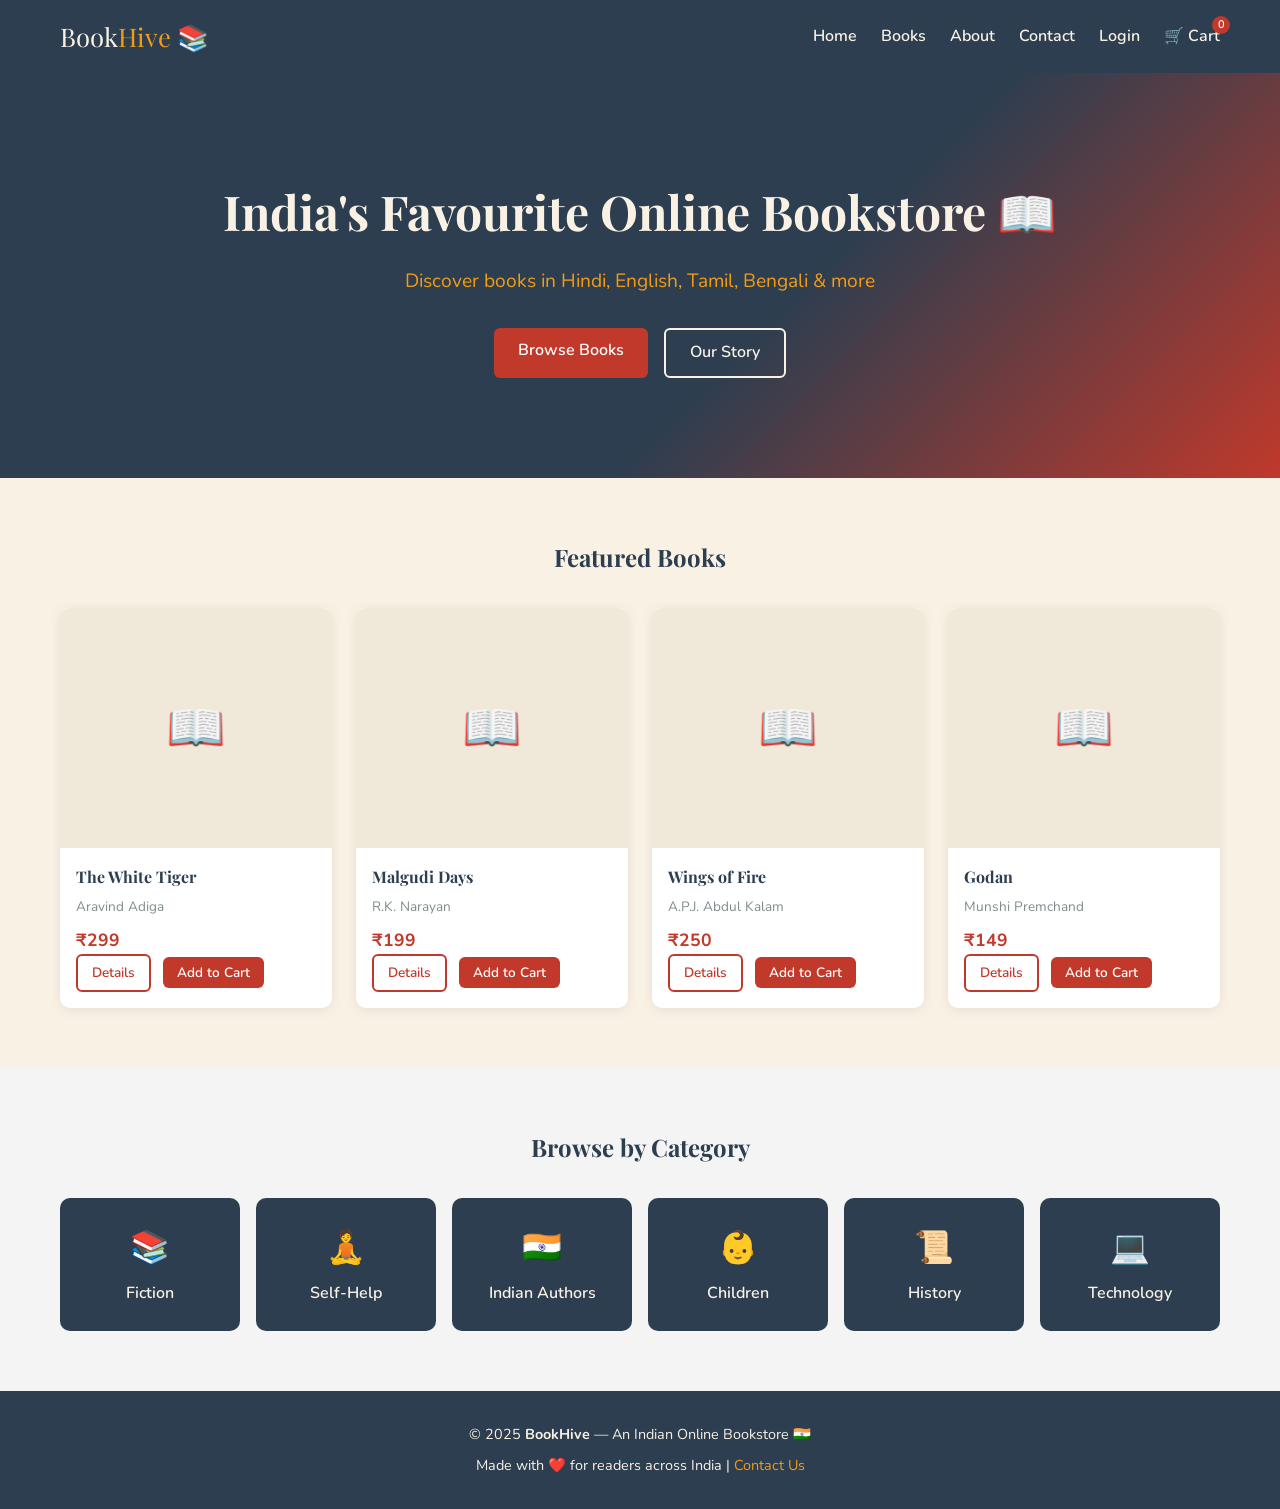
==== index.html @ a3d1093c "Initial project setup - empty file structure" ====
<!DOCTYPE html>
<html lang="en">
<head>
  <meta charset="UTF-8" />
  <meta name="viewport" content="width=device-width, initial-scale=1.0"/>
  <title>BookHive - An Indian Online Bookstore</title>
  <link rel="stylesheet" href="css/style.css" />
  <link rel="stylesheet" href="css/home.css" />
  <link rel="stylesheet" href="css/responsive.css" />
</head>
<body>

  <nav class="navbar">
    <div class="container">
      <a href="index.html" class="logo">Book<span>Hive</span> 📚</a>
      <ul class="nav-links">
        <li><a href="index.html">Home</a></li>
        <li><a href="books.html">Books</a></li>
        <li><a href="about.html">About</a></li>
        <li><a href="contact.html">Contact</a></li>
        <li><a href="login.html">Login</a></li>
        <li class="nav-cart"><a href="cart.html">🛒 Cart <span class="cart-count" id="cartCount">0</span></a></li>
      </ul>
    </div>
  </nav>

  <!-- Hero Section -->
  <section class="hero">
    <div class="container">
      <h1>India's Favourite Online Bookstore 📖</h1>
      <p>Discover books in Hindi, English, Tamil, Bengali & more</p>
      <div class="hero-buttons">
        <a href="books.html" class="btn btn-primary">Browse Books</a>
        <a href="about.html" class="btn btn-outline" style="color:#F8F1E4;border-color:#F8F1E4;">Our Story</a>
      </div>
    </div>
  </section>

  <!-- Featured Books -->
  <section id="featured">
    <div class="container">
      <h2 style="text-align:center; margin-bottom:32px;">Featured Books</h2>
      <div class="books-grid" id="featuredBooks">
        <!-- Populated by main.js -->
      </div>
    </div>
  </section>

  <!-- Categories -->
  <section style="background: var(--light-gray);">
    <div class="container">
      <h2 style="text-align:center; margin-bottom:32px;">Browse by Category</h2>
      <div class="categories-grid">
        <div class="category-card"><div class="icon">📚</div>Fiction</div>
        <div class="category-card"><div class="icon">🧘</div>Self-Help</div>
        <div class="category-card"><div class="icon">🇮🇳</div>Indian Authors</div>
        <div class="category-card"><div class="icon">👶</div>Children</div>
        <div class="category-card"><div class="icon">📜</div>History</div>
        <div class="category-card"><div class="icon">💻</div>Technology</div>
      </div>
    </div>
  </section>

  <footer>
    <div class="container">
      <p>© 2025 <strong>BookHive</strong> — An Indian Online Bookstore 🇮🇳</p>
      <p style="margin-top:8px">Made with ❤️ for readers across India | <a href="contact.html">Contact Us</a></p>
    </div>
  </footer>

  <script src="js/main.js"></script>
</body>
</html>
---- css/style.css ----
/* =============================================
   BOOKHIVE - Global Styles
   style.css - Variables, resets, shared styles
   ============================================= */

@import url('https://fonts.googleapis.com/css2?family=Playfair+Display:wght@700&family=Nunito:wght@400;600;700&display=swap');

/* --- Color Palette --- */
:root {
  --crimson:    #C0392B;
  --marigold:   #F39C12;
  --midnight:   #2C3E50;
  --parchment:  #F8F1E4;
  --emerald:    #27AE60;
  --white:      #FFFFFF;
  --light-gray: #F4F4F4;
  --text-dark:  #2C3E50;
  --text-muted: #7F8C8D;
}

/* --- Reset --- */
*, *::before, *::after { box-sizing: border-box; margin: 0; padding: 0; }
html { scroll-behavior: smooth; }
body {
  font-family: 'Nunito', sans-serif;
  background-color: var(--parchment);
  color: var(--text-dark);
  line-height: 1.6;
}
a { text-decoration: none; color: inherit; }
img { max-width: 100%; display: block; }
ul { list-style: none; }

/* --- Typography --- */
h1, h2, h3, h4 { font-family: 'Playfair Display', serif; }

/* --- Buttons --- */
.btn {
  display: inline-block;
  padding: 10px 24px;
  border-radius: 6px;
  font-family: 'Nunito', sans-serif;
  font-weight: 600;
  cursor: pointer;
  border: none;
  transition: opacity 0.2s;
}
.btn:hover { opacity: 0.88; }
.btn-primary { background: var(--crimson); color: var(--white); }
.btn-accent  { background: var(--marigold); color: var(--white); }
.btn-success { background: var(--emerald);  color: var(--white); }
.btn-outline { background: transparent; border: 2px solid var(--crimson); color: var(--crimson); }

/* --- Container --- */
.container { max-width: 1200px; margin: 0 auto; padding: 0 20px; }

/* --- Section spacing --- */
section { padding: 60px 0; }
---- css/home.css ----
/* =============================================
   BOOKHIVE - Home Page Styles (home.css)
   ============================================= */

/* --- Navbar --- */
.navbar {
  background: var(--midnight);
  padding: 16px 0;
  position: sticky;
  top: 0;
  z-index: 1000;
}
.navbar .container {
  display: flex;
  justify-content: space-between;
  align-items: center;
}
.navbar .logo {
  font-family: 'Playfair Display', serif;
  font-size: 1.6rem;
  color: var(--parchment);
}
.navbar .logo span { color: var(--marigold); }
.nav-links { display: flex; gap: 24px; }
.nav-links a { color: var(--parchment); font-weight: 600; transition: color 0.2s; }
.nav-links a:hover { color: var(--marigold); }
.nav-cart { position: relative; }
.cart-count {
  position: absolute; top: -8px; right: -10px;
  background: var(--crimson); color: white;
  font-size: 11px; border-radius: 50%; width: 18px; height: 18px;
  display: flex; align-items: center; justify-content: center;
}

/* --- Hero --- */
.hero {
  background: linear-gradient(135deg, var(--midnight) 60%, var(--crimson));
  color: var(--parchment);
  padding: 100px 0;
  text-align: center;
}
.hero h1 { font-size: 3rem; margin-bottom: 16px; }
.hero p  { font-size: 1.2rem; margin-bottom: 32px; color: var(--marigold); }
.hero-buttons { display: flex; gap: 16px; justify-content: center; }

/* --- Featured Books --- */
.books-grid {
  display: grid;
  grid-template-columns: repeat(auto-fit, minmax(200px, 1fr));
  gap: 24px;
}
.book-card {
  background: var(--white);
  border-radius: 10px;
  overflow: hidden;
  box-shadow: 0 2px 12px rgba(0,0,0,0.08);
  transition: transform 0.2s;
}
.book-card:hover { transform: translateY(-4px); }
.book-card img { width: 100%; height: 240px; object-fit: cover; }
.book-card-body { padding: 16px; }
.book-card-body h3 { font-size: 1rem; margin-bottom: 6px; }
.book-card-body .author { color: var(--text-muted); font-size: 0.85rem; }
.book-card-body .price { color: var(--crimson); font-weight: 700; margin-top: 8px; font-size: 1.1rem; }

/* --- Categories --- */
.categories-grid {
  display: grid;
  grid-template-columns: repeat(auto-fit, minmax(140px, 1fr));
  gap: 16px;
}
.category-card {
  background: var(--midnight);
  color: var(--parchment);
  text-align: center;
  padding: 24px 16px;
  border-radius: 10px;
  font-weight: 600;
  cursor: pointer;
  transition: background 0.2s;
}
.category-card:hover { background: var(--crimson); }
.category-card .icon { font-size: 2rem; margin-bottom: 8px; }

/* --- Footer --- */
footer {
  background: var(--midnight);
  color: var(--parchment);
  text-align: center;
  padding: 32px 0;
  font-size: 0.9rem;
}
footer a { color: var(--marigold); }
---- css/responsive.css ----
/* =============================================
   BOOKHIVE - Responsive Styles (responsive.css)
   ============================================= */

/* Tablet: 768px and below */
@media (max-width: 768px) {
  .navbar .nav-links { display: none; }
  .hamburger { display: block; }

  .hero h1 { font-size: 2rem; }
  .hero-buttons { flex-direction: column; align-items: center; }

  .books-layout { grid-template-columns: 1fr; }
  .filter-sidebar { order: -1; }

  .book-detail { grid-template-columns: 1fr; text-align: center; }
  .book-detail img { margin: 0 auto; max-width: 240px; }

  .books-grid { grid-template-columns: repeat(2, 1fr); }
}

/* Mobile: 480px and below */
@media (max-width: 480px) {
  .container { padding: 0 16px; }
  .hero { padding: 60px 0; }
  .hero h1 { font-size: 1.6rem; }

  .books-grid { grid-template-columns: 1fr; }
  .categories-grid { grid-template-columns: repeat(2, 1fr); }

  .cart-table th, .cart-table td { padding: 10px 8px; font-size: 0.85rem; }
}
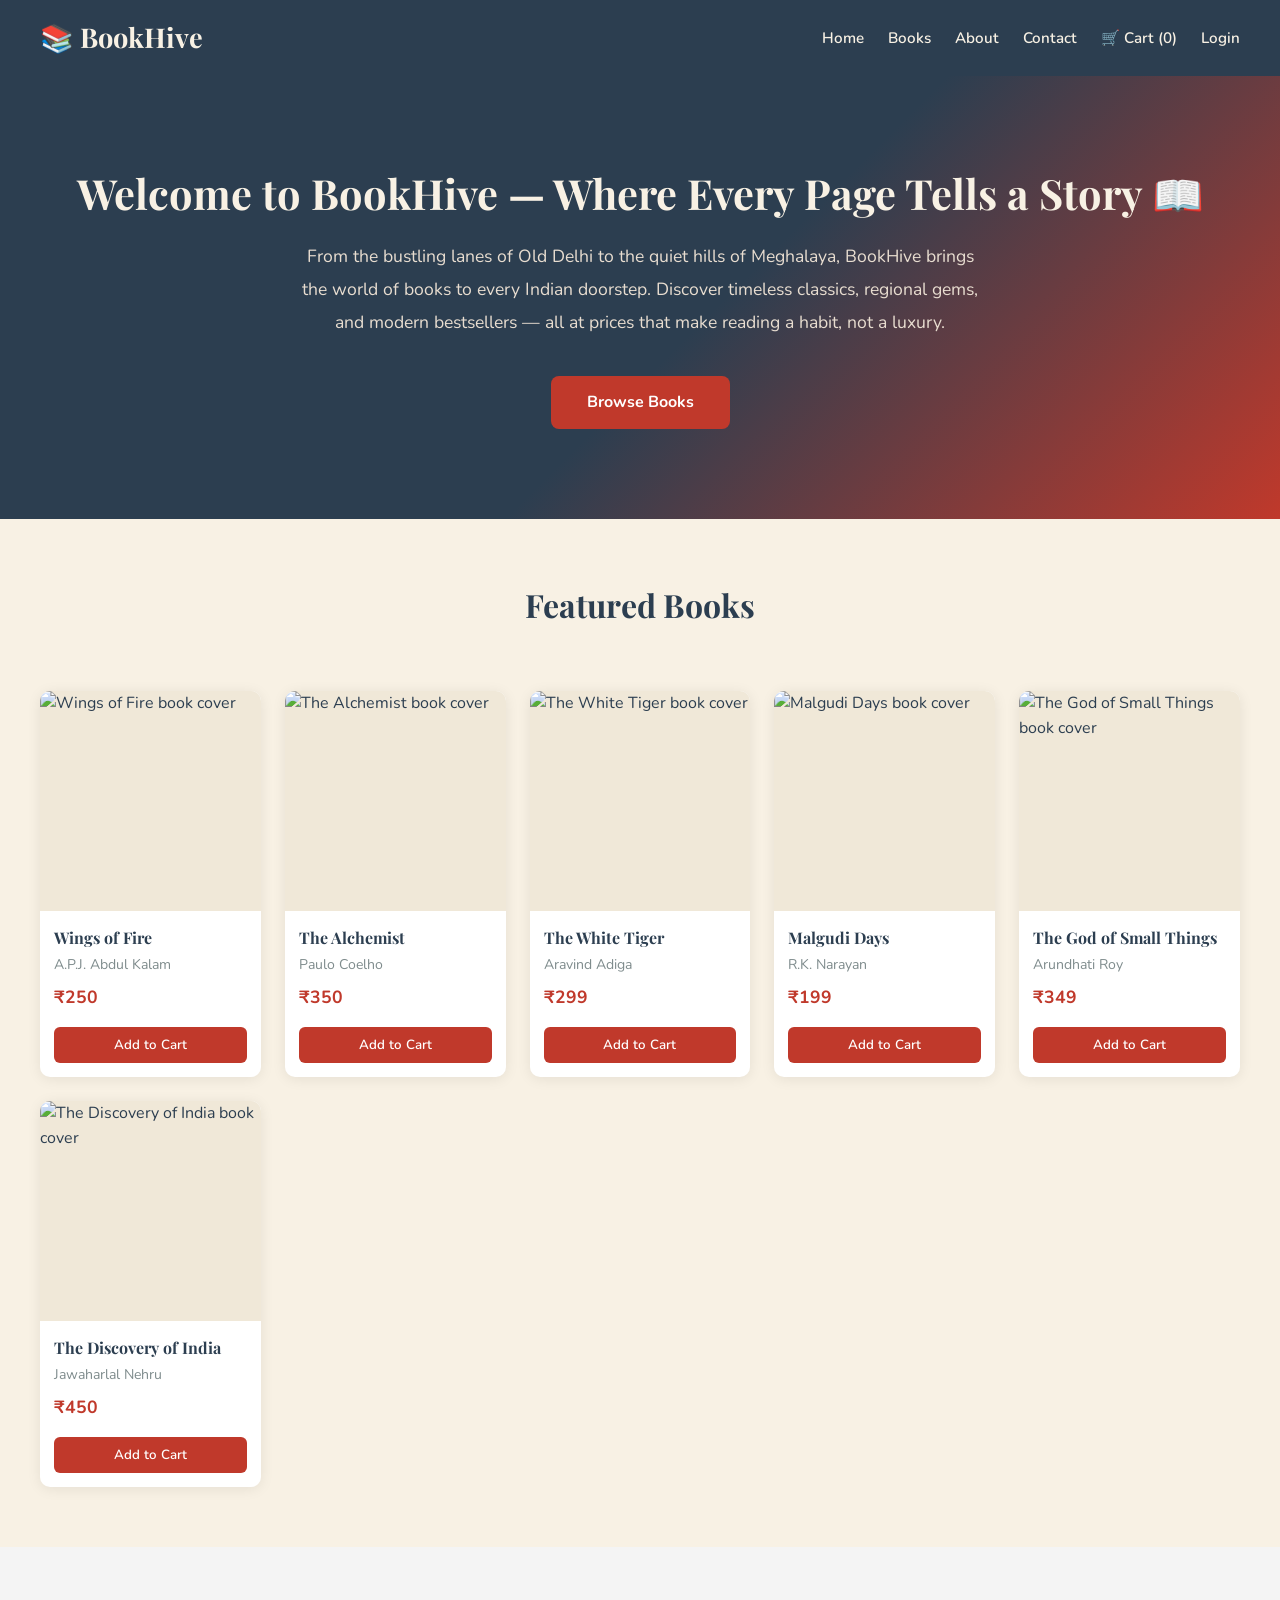
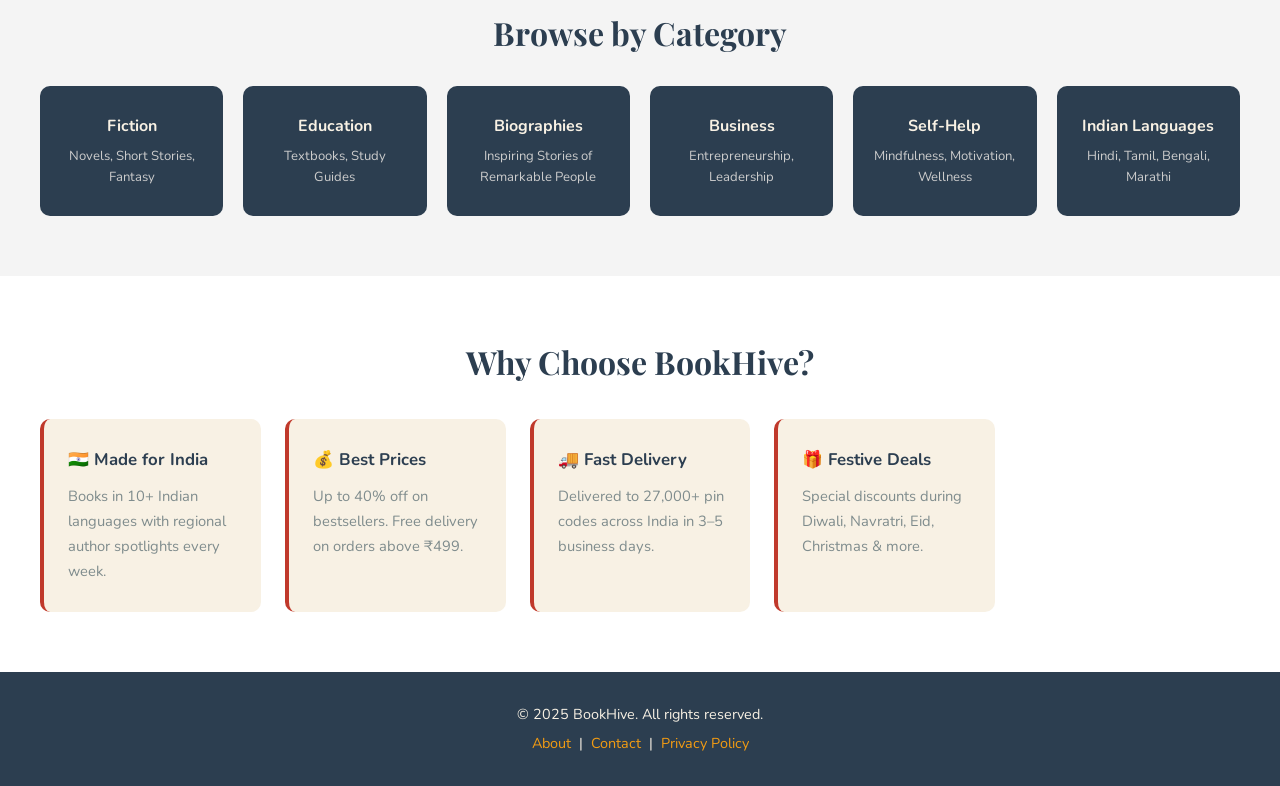
==== commit 34b0ad82: "Phase 3 - Home page HTML structure complete" ====
--- a/index.html
+++ b/index.html
@@ -3,6 +3,9 @@
 <head>
   <meta charset="UTF-8" />
   <meta name="viewport" content="width=device-width, initial-scale=1.0"/>
+  <meta name="description" content="BookHive - India's favourite online bookstore. Discover books in Hindi, English, Tamil, Bengali and more. Best prices, fast delivery across India." />
+  <meta name="keywords" content="books, indian bookstore, hindi books, english books, buy books online india" />
+  <meta name="author" content="Foncho Afanwi" />
   <title>BookHive - An Indian Online Bookstore</title>
   <link rel="stylesheet" href="css/style.css" />
   <link rel="stylesheet" href="css/home.css" />
@@ -10,64 +13,161 @@
 </head>
 <body>
 
-  <nav class="navbar">
-    <div class="container">
-      <a href="index.html" class="logo">Book<span>Hive</span> 📚</a>
-      <ul class="nav-links">
-        <li><a href="index.html">Home</a></li>
-        <li><a href="books.html">Books</a></li>
-        <li><a href="about.html">About</a></li>
-        <li><a href="contact.html">Contact</a></li>
-        <li><a href="login.html">Login</a></li>
-        <li class="nav-cart"><a href="cart.html">🛒 Cart <span class="cart-count" id="cartCount">0</span></a></li>
-      </ul>
-    </div>
-  </nav>
+  <!-- HEADER WITH NAVIGATION -->
+  <header>
+    <h1>📚 BookHive</h1>
+    <nav>
+      <a href="index.html">Home</a>
+      <a href="books.html">Books</a>
+      <a href="about.html">About</a>
+      <a href="contact.html">Contact</a>
+      <a href="cart.html">🛒 Cart (0)</a>
+      <a href="login.html">Login</a>
+    </nav>
+  </header>
 
-  <!-- Hero Section -->
-  <section class="hero">
-    <div class="container">
-      <h1>India's Favourite Online Bookstore 📖</h1>
-      <p>Discover books in Hindi, English, Tamil, Bengali & more</p>
-      <div class="hero-buttons">
-        <a href="books.html" class="btn btn-primary">Browse Books</a>
-        <a href="about.html" class="btn btn-outline" style="color:#F8F1E4;border-color:#F8F1E4;">Our Story</a>
+  <!-- MAIN CONTENT -->
+  <main>
+
+    <!-- HERO SECTION -->
+    <section class="hero">
+      <h2>Welcome to BookHive — Where Every Page Tells a Story 📖</h2>
+      <p>
+        From the bustling lanes of Old Delhi to the quiet hills of Meghalaya,
+        BookHive brings the world of books to every Indian doorstep.
+        Discover timeless classics, regional gems, and modern bestsellers —
+        all at prices that make reading a habit, not a luxury.
+      </p>
+      <a href="books.html" class="btn">Browse Books</a>
+    </section>
+
+    <!-- FEATURED BOOKS SECTION -->
+    <section class="featured">
+      <h2>Featured Books</h2>
+
+      <article class="book-card">
+        <img src="images/wings-of-fire.jpg" alt="Wings of Fire book cover" />
+        <h3>Wings of Fire</h3>
+        <p>A.P.J. Abdul Kalam</p>
+        <p class="price">₹250</p>
+        <button>Add to Cart</button>
+      </article>
+
+      <article class="book-card">
+        <img src="images/the-alchemist.jpg" alt="The Alchemist book cover" />
+        <h3>The Alchemist</h3>
+        <p>Paulo Coelho</p>
+        <p class="price">₹350</p>
+        <button>Add to Cart</button>
+      </article>
+
+      <article class="book-card">
+        <img src="images/white-tiger.jpg" alt="The White Tiger book cover" />
+        <h3>The White Tiger</h3>
+        <p>Aravind Adiga</p>
+        <p class="price">₹299</p>
+        <button>Add to Cart</button>
+      </article>
+
+      <article class="book-card">
+        <img src="images/malgudi-days.jpg" alt="Malgudi Days book cover" />
+        <h3>Malgudi Days</h3>
+        <p>R.K. Narayan</p>
+        <p class="price">₹199</p>
+        <button>Add to Cart</button>
+      </article>
+
+      <article class="book-card">
+        <img src="images/god-of-small-things.jpg" alt="The God of Small Things book cover" />
+        <h3>The God of Small Things</h3>
+        <p>Arundhati Roy</p>
+        <p class="price">₹349</p>
+        <button>Add to Cart</button>
+      </article>
+
+      <article class="book-card">
+        <img src="images/discovery-of-india.jpg" alt="The Discovery of India book cover" />
+        <h3>The Discovery of India</h3>
+        <p>Jawaharlal Nehru</p>
+        <p class="price">₹450</p>
+        <button>Add to Cart</button>
+      </article>
+
+    </section>
+
+    <!-- CATEGORIES SECTION -->
+    <section class="categories">
+      <h2>Browse by Category</h2>
+
+      <div class="category">
+        <h3>Fiction</h3>
+        <p>Novels, Short Stories, Fantasy</p>
       </div>
-    </div>
-  </section>
 
-  <!-- Featured Books -->
-  <section id="featured">
-    <div class="container">
-      <h2 style="text-align:center; margin-bottom:32px;">Featured Books</h2>
-      <div class="books-grid" id="featuredBooks">
-        <!-- Populated by main.js -->
+      <div class="category">
+        <h3>Education</h3>
+        <p>Textbooks, Study Guides</p>
       </div>
-    </div>
-  </section>
 
-  <!-- Categories -->
-  <section style="background: var(--light-gray);">
-    <div class="container">
-      <h2 style="text-align:center; margin-bottom:32px;">Browse by Category</h2>
-      <div class="categories-grid">
-        <div class="category-card"><div class="icon">📚</div>Fiction</div>
-        <div class="category-card"><div class="icon">🧘</div>Self-Help</div>
-        <div class="category-card"><div class="icon">🇮🇳</div>Indian Authors</div>
-        <div class="category-card"><div class="icon">👶</div>Children</div>
-        <div class="category-card"><div class="icon">📜</div>History</div>
-        <div class="category-card"><div class="icon">💻</div>Technology</div>
+      <div class="category">
+        <h3>Biographies</h3>
+        <p>Inspiring Stories of Remarkable People</p>
       </div>
-    </div>
-  </section>
 
+      <div class="category">
+        <h3>Business</h3>
+        <p>Entrepreneurship, Leadership</p>
+      </div>
+
+      <div class="category">
+        <h3>Self-Help</h3>
+        <p>Mindfulness, Motivation, Wellness</p>
+      </div>
+
+      <div class="category">
+        <h3>Indian Languages</h3>
+        <p>Hindi, Tamil, Bengali, Marathi</p>
+      </div>
+
+    </section>
+
+    <!-- WHY BOOKHIVE SECTION -->
+    <section class="why-us">
+      <h2>Why Choose BookHive?</h2>
+
+      <div class="feature">
+        <h3>🇮🇳 Made for India</h3>
+        <p>Books in 10+ Indian languages with regional author spotlights every week.</p>
+      </div>
+
+      <div class="feature">
+        <h3>💰 Best Prices</h3>
+        <p>Up to 40% off on bestsellers. Free delivery on orders above ₹499.</p>
+      </div>
+
+      <div class="feature">
+        <h3>🚚 Fast Delivery</h3>
+        <p>Delivered to 27,000+ pin codes across India in 3–5 business days.</p>
+      </div>
+
+      <div class="feature">
+        <h3>🎁 Festive Deals</h3>
+        <p>Special discounts during Diwali, Navratri, Eid, Christmas & more.</p>
+      </div>
+
+    </section>
+
+  </main>
+
+  <!-- FOOTER -->
   <footer>
-    <div class="container">
-      <p>© 2025 <strong>BookHive</strong> — An Indian Online Bookstore 🇮🇳</p>
-      <p style="margin-top:8px">Made with ❤️ for readers across India | <a href="contact.html">Contact Us</a></p>
-    </div>
+    <p>© 2025 BookHive. All rights reserved.</p>
+    <p>
+      <a href="about.html">About</a> |
+      <a href="contact.html">Contact</a> |
+      <a href="privacy.html">Privacy Policy</a>
+    </p>
   </footer>
 
-  <script src="js/main.js"></script>
 </body>
 </html>
--- a/css/home.css
+++ b/css/home.css
@@ -2,92 +2,213 @@
    BOOKHIVE - Home Page Styles (home.css)
    ============================================= */
 
-/* --- Navbar --- */
-.navbar {
+/* --- HEADER & NAV --- */
+header {
   background: var(--midnight);
-  padding: 16px 0;
+  padding: 16px 40px;
+  display: flex;
+  justify-content: space-between;
+  align-items: center;
   position: sticky;
   top: 0;
   z-index: 1000;
 }
-.navbar .container {
-  display: flex;
-  justify-content: space-between;
-  align-items: center;
-}
-.navbar .logo {
+header h1 {
   font-family: 'Playfair Display', serif;
-  font-size: 1.6rem;
-  color: var(--parchment);
-}
-.navbar .logo span { color: var(--marigold); }
-.nav-links { display: flex; gap: 24px; }
-.nav-links a { color: var(--parchment); font-weight: 600; transition: color 0.2s; }
-.nav-links a:hover { color: var(--marigold); }
-.nav-cart { position: relative; }
-.cart-count {
-  position: absolute; top: -8px; right: -10px;
-  background: var(--crimson); color: white;
-  font-size: 11px; border-radius: 50%; width: 18px; height: 18px;
-  display: flex; align-items: center; justify-content: center;
-}
-
-/* --- Hero --- */
+  color: var(--parchment);
+  font-size: 1.7rem;
+}
+header h1 span { color: var(--marigold); }
+
+nav { display: flex; gap: 24px; flex-wrap: wrap; }
+nav a {
+  color: var(--parchment);
+  font-weight: 600;
+  font-size: 0.95rem;
+  transition: color 0.2s;
+}
+nav a:hover { color: var(--marigold); }
+
+/* --- HERO --- */
 .hero {
-  background: linear-gradient(135deg, var(--midnight) 60%, var(--crimson));
-  color: var(--parchment);
-  padding: 100px 0;
-  text-align: center;
-}
-.hero h1 { font-size: 3rem; margin-bottom: 16px; }
-.hero p  { font-size: 1.2rem; margin-bottom: 32px; color: var(--marigold); }
-.hero-buttons { display: flex; gap: 16px; justify-content: center; }
-
-/* --- Featured Books --- */
-.books-grid {
+  background: linear-gradient(135deg, var(--midnight) 55%, var(--crimson));
+  color: var(--parchment);
+  padding: 90px 40px;
+  text-align: center;
+}
+.hero h2 {
+  font-size: 2.6rem;
+  margin-bottom: 20px;
+  line-height: 1.3;
+}
+.hero p {
+  font-size: 1.1rem;
+  max-width: 680px;
+  margin: 0 auto 36px;
+  line-height: 1.9;
+  color: #e8ddd0;
+}
+
+/* --- FEATURED BOOKS --- */
+.featured {
+  padding: 60px 40px;
+  background: var(--parchment);
+}
+.featured h2 {
+  text-align: center;
+  font-size: 2rem;
+  margin-bottom: 36px;
+}
+.featured {
   display: grid;
-  grid-template-columns: repeat(auto-fit, minmax(200px, 1fr));
+  grid-template-columns: repeat(auto-fit, minmax(190px, 1fr));
   gap: 24px;
 }
+.featured h2 {
+  grid-column: 1 / -1;
+}
+
+/* --- BOOK CARD --- */
 .book-card {
   background: var(--white);
   border-radius: 10px;
   overflow: hidden;
-  box-shadow: 0 2px 12px rgba(0,0,0,0.08);
-  transition: transform 0.2s;
-}
-.book-card:hover { transform: translateY(-4px); }
-.book-card img { width: 100%; height: 240px; object-fit: cover; }
-.book-card-body { padding: 16px; }
-.book-card-body h3 { font-size: 1rem; margin-bottom: 6px; }
-.book-card-body .author { color: var(--text-muted); font-size: 0.85rem; }
-.book-card-body .price { color: var(--crimson); font-weight: 700; margin-top: 8px; font-size: 1.1rem; }
-
-/* --- Categories --- */
-.categories-grid {
-  display: grid;
-  grid-template-columns: repeat(auto-fit, minmax(140px, 1fr));
-  gap: 16px;
-}
-.category-card {
-  background: var(--midnight);
-  color: var(--parchment);
-  text-align: center;
-  padding: 24px 16px;
-  border-radius: 10px;
+  box-shadow: 0 2px 14px rgba(0,0,0,0.08);
+  transition: transform 0.22s, box-shadow 0.22s;
+  display: flex;
+  flex-direction: column;
+}
+.book-card:hover {
+  transform: translateY(-5px);
+  box-shadow: 0 8px 24px rgba(0,0,0,0.13);
+}
+.book-card img {
+  width: 100%;
+  height: 220px;
+  object-fit: cover;
+  background: #F0E8D8;
+}
+/* Placeholder when image missing */
+.book-card img[src=""], .book-card img:not([src]) {
+  min-height: 220px;
+}
+.book-card h3 {
+  font-size: 1rem;
+  padding: 14px 14px 4px;
+}
+.book-card p {
+  padding: 0 14px;
+  color: var(--text-muted);
+  font-size: 0.88rem;
+}
+.book-card .price {
+  color: var(--crimson);
+  font-weight: 700;
+  font-size: 1.1rem;
+  padding: 6px 14px;
+}
+.book-card button {
+  margin: 10px 14px 14px;
+  padding: 9px 0;
+  background: var(--crimson);
+  color: var(--white);
+  border: none;
+  border-radius: 6px;
+  font-family: 'Nunito', sans-serif;
   font-weight: 600;
   cursor: pointer;
   transition: background 0.2s;
 }
-.category-card:hover { background: var(--crimson); }
-.category-card .icon { font-size: 2rem; margin-bottom: 8px; }
-
-/* --- Footer --- */
+.book-card button:hover { background: #a93226; }
+
+/* --- CATEGORIES --- */
+.categories {
+  padding: 60px 40px;
+  background: var(--light-gray);
+  display: grid;
+  grid-template-columns: repeat(auto-fit, minmax(180px, 1fr));
+  gap: 20px;
+}
+.categories h2 {
+  grid-column: 1 / -1;
+  text-align: center;
+  font-size: 2rem;
+  margin-bottom: 8px;
+}
+.category {
+  background: var(--midnight);
+  color: var(--parchment);
+  padding: 28px 20px;
+  border-radius: 10px;
+  text-align: center;
+  cursor: pointer;
+  transition: background 0.2s, transform 0.2s;
+}
+.category:hover {
+  background: var(--crimson);
+  transform: translateY(-3px);
+}
+.category h3 {
+  font-family: 'Nunito', sans-serif;
+  font-size: 1rem;
+  font-weight: 700;
+  margin-bottom: 6px;
+}
+.category p {
+  font-size: 0.82rem;
+  color: #ccc;
+}
+
+/* --- WHY US --- */
+.why-us {
+  padding: 60px 40px;
+  background: var(--white);
+  display: grid;
+  grid-template-columns: repeat(auto-fit, minmax(220px, 1fr));
+  gap: 24px;
+}
+.why-us h2 {
+  grid-column: 1 / -1;
+  text-align: center;
+  font-size: 2rem;
+  margin-bottom: 8px;
+}
+.feature {
+  background: var(--parchment);
+  padding: 28px 24px;
+  border-radius: 10px;
+  border-left: 4px solid var(--crimson);
+}
+.feature h3 {
+  font-family: 'Nunito', sans-serif;
+  font-size: 1.05rem;
+  font-weight: 700;
+  margin-bottom: 10px;
+}
+.feature p { font-size: 0.92rem; line-height: 1.7; color: var(--text-muted); }
+
+/* --- BTN --- */
+.btn {
+  display: inline-block;
+  background: var(--crimson);
+  color: var(--white);
+  padding: 14px 36px;
+  border-radius: 8px;
+  font-family: 'Nunito', sans-serif;
+  font-weight: 700;
+  font-size: 1rem;
+  transition: background 0.2s, transform 0.15s;
+}
+.btn:hover { background: #a93226; transform: translateY(-2px); }
+
+/* --- FOOTER --- */
 footer {
   background: var(--midnight);
   color: var(--parchment);
   text-align: center;
-  padding: 32px 0;
+  padding: 28px 40px;
   font-size: 0.9rem;
-}
-footer a { color: var(--marigold); }
+  line-height: 2;
+}
+footer a { color: var(--marigold); margin: 0 4px; }
+footer a:hover { text-decoration: underline; }
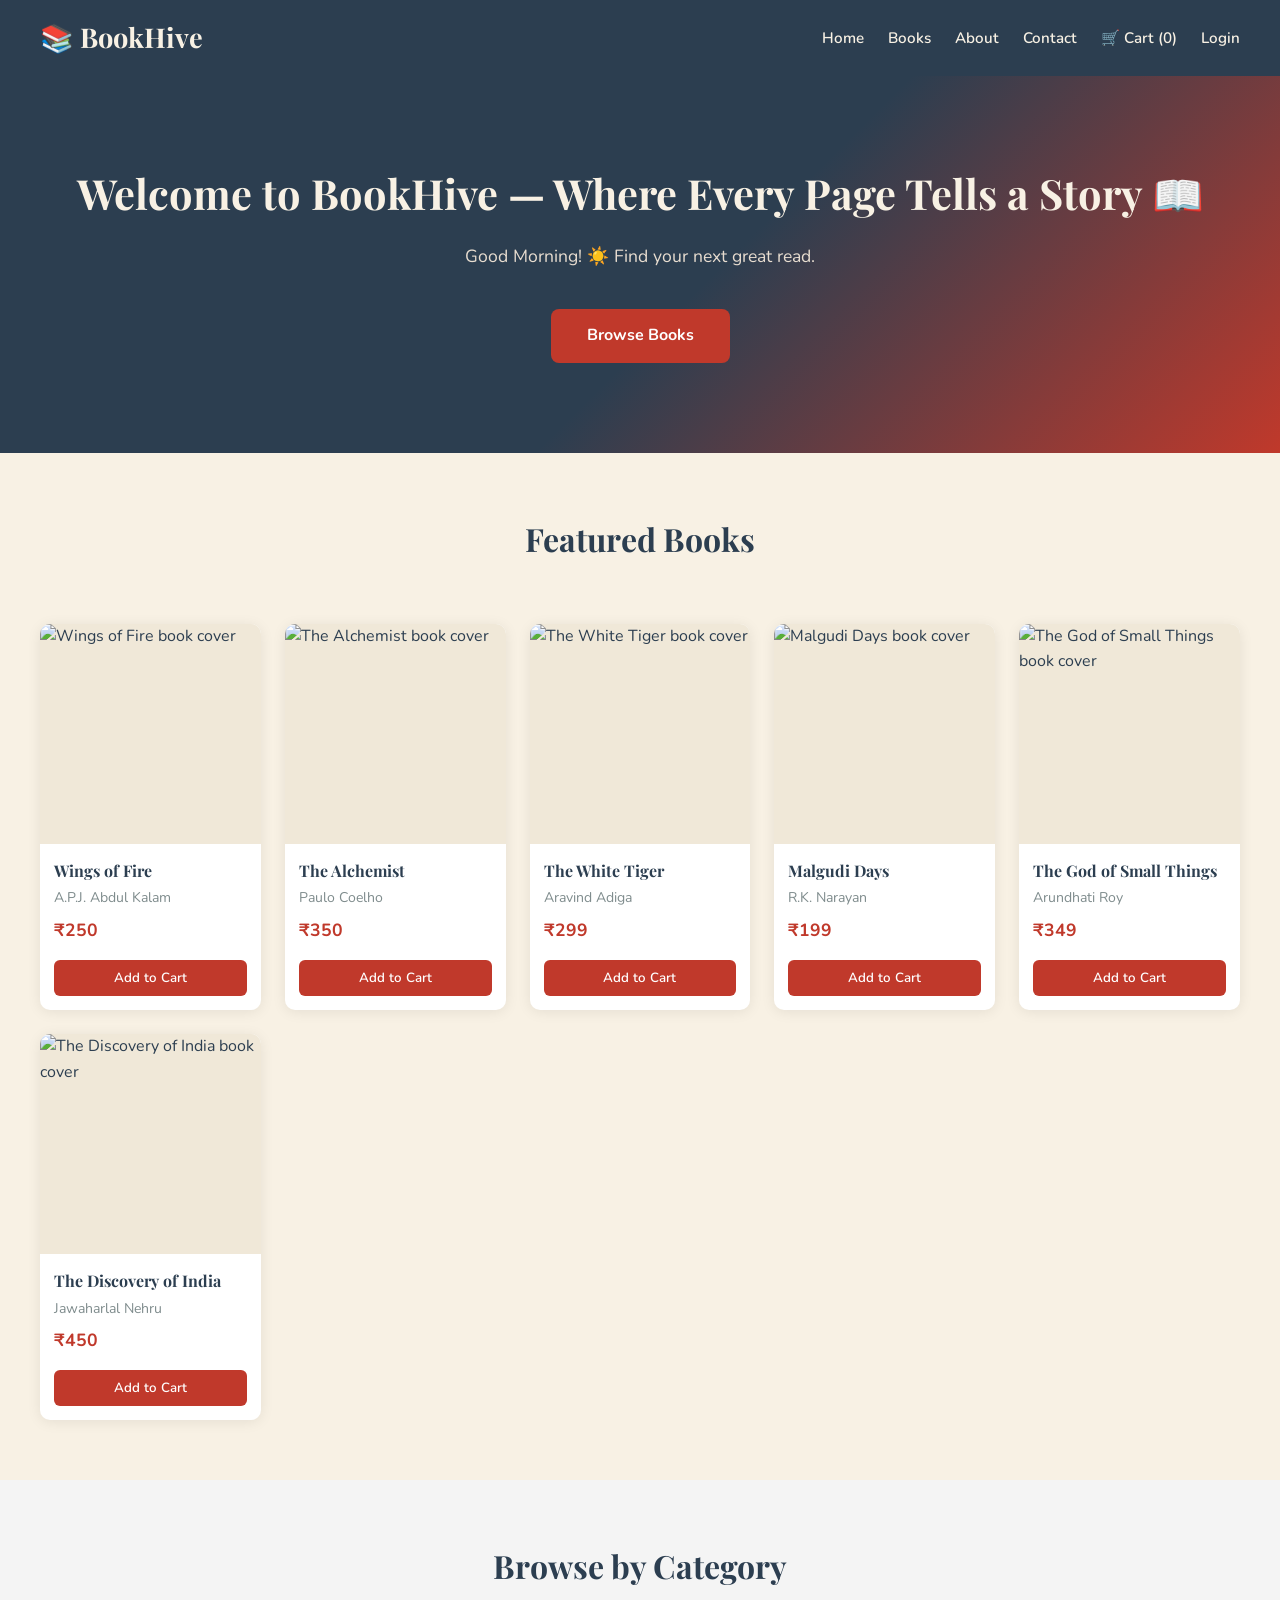
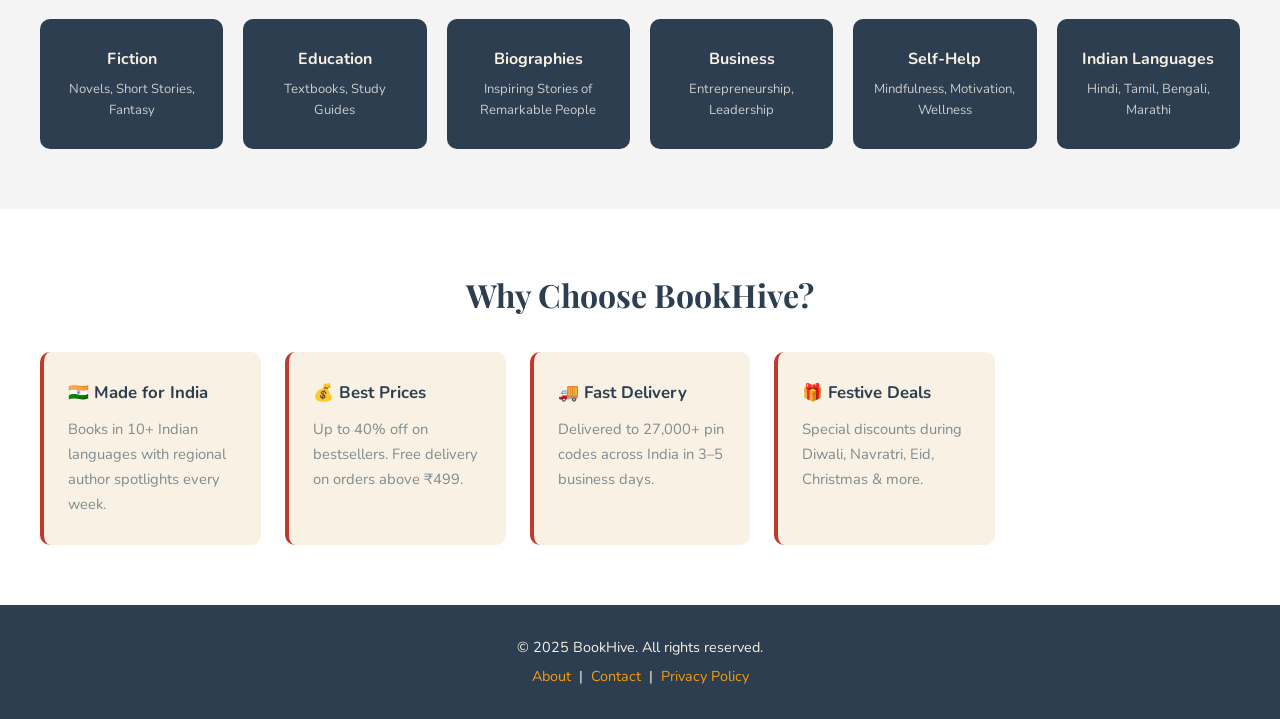
==== commit b8a7b093: "Phase 9 - JavaScript basics, DOM manipulation, variables, templates, cart count, time-based greeting" ====
--- a/index.html
+++ b/index.html
@@ -21,7 +21,7 @@
       <a href="books.html">Books</a>
       <a href="about.html">About</a>
       <a href="contact.html">Contact</a>
-      <a href="cart.html">🛒 Cart (0)</a>
+      <a href="cart.html" id="cart-link">🛒 Cart (<span id="cart-count">0</span>)</a>
       <a href="login.html">Login</a>
     </nav>
   </header>
@@ -31,8 +31,8 @@
 
     <!-- HERO SECTION -->
     <section class="hero">
-      <h2>Welcome to BookHive — Where Every Page Tells a Story 📖</h2>
-      <p>
+      <h2 id="hero-title">Welcome to BookHive — Where Every Page Tells a Story 📖</h2>
+      <p id="hero-subtitle">
         From the bustling lanes of Old Delhi to the quiet hills of Meghalaya,
         BookHive brings the world of books to every Indian doorstep.
         Discover timeless classics, regional gems, and modern bestsellers —
@@ -169,5 +169,6 @@
     </p>
   </footer>
 
+  <script src="js/main.js"></script>
 </body>
 </html>
--- a/css/style.css
+++ b/css/style.css
@@ -16,6 +16,26 @@
   --light-gray: #F4F4F4;
   --text-dark:  #2C3E50;
   --text-muted: #7F8C8D;
+
+  /* Phase 6-8 task variables */
+  --primary:    #5B3A29;
+  --accent:     #F4A261;
+  --bg:         #FFF8F0;
+  --success:    #2E7D32;
+  --error:      #C62828;
+
+  /* Spacing */
+  --space-xs: 0.5rem;
+  --space-sm: 1rem;
+  --space-md: 1.5rem;
+  --space-lg: 2rem;
+  --space-xl: 3rem;
+
+  /* Other */
+  --border-radius: 8px;
+  --max-width: 1200px;
+  --shadow-sm: 0 2px 4px rgba(0,0,0,0.1);
+  --shadow-md: 0 4px 12px rgba(0,0,0,0.15);
 }
 
 /* --- Reset --- */
@@ -56,3 +76,171 @@
 
 /* --- Section spacing --- */
 section { padding: 60px 0; }
+
+/* =============================================
+   FORMS - Shared styles (Phase 4)
+   ============================================= */
+
+.form-section,
+.contact-section {
+  max-width: 520px;
+  margin: 60px auto;
+  background: var(--white);
+  padding: 40px 44px;
+  border-radius: 12px;
+  box-shadow: 0 4px 28px rgba(0,0,0,0.09);
+}
+.form-section h2,
+.contact-section h2 { margin-bottom: 6px; font-size: 1.9rem; }
+.form-section > p,
+.contact-section > p { color: var(--text-muted); margin-bottom: 28px; }
+
+.form-group { margin-bottom: 20px; }
+.form-group label {
+  display: block;
+  font-weight: 600;
+  font-size: 0.92rem;
+  margin-bottom: 6px;
+  color: var(--text-dark);
+}
+.form-group input[type="text"],
+.form-group input[type="email"],
+.form-group input[type="password"],
+.form-group input[type="tel"],
+.form-group input[type="date"],
+.form-group select,
+.form-group textarea {
+  width: 100%;
+  padding: 11px 14px;
+  border: 1.5px solid #ddd;
+  border-radius: 7px;
+  font-family: 'Nunito', sans-serif;
+  font-size: 0.97rem;
+  background: var(--white);
+  transition: border-color 0.2s;
+}
+.form-group input:focus,
+.form-group select:focus,
+.form-group textarea:focus {
+  outline: none;
+  border-color: var(--crimson);
+}
+.form-group small {
+  display: block;
+  margin-top: 5px;
+  font-size: 0.8rem;
+  color: var(--text-muted);
+}
+.form-group textarea { resize: vertical; }
+
+/* Checkbox groups */
+.checkbox-group {
+  display: flex;
+  align-items: center;
+  gap: 10px;
+}
+.checkbox-group input[type="checkbox"] { width: 16px; height: 16px; cursor: pointer; }
+.checkbox-group label { margin-bottom: 0; font-weight: 400; }
+
+/* Checkbox grid for interests */
+.checkbox-grid {
+  display: grid;
+  grid-template-columns: repeat(3, 1fr);
+  gap: 10px;
+  margin-top: 10px;
+}
+.checkbox-grid label {
+  display: flex;
+  align-items: center;
+  gap: 7px;
+  font-weight: 400;
+  font-size: 0.9rem;
+  cursor: pointer;
+}
+
+/* Submit button */
+.btn-primary {
+  width: 100%;
+  padding: 13px;
+  background: var(--crimson);
+  color: var(--white);
+  border: none;
+  border-radius: 8px;
+  font-family: 'Nunito', sans-serif;
+  font-size: 1rem;
+  font-weight: 700;
+  cursor: pointer;
+  margin-top: 8px;
+  transition: background 0.2s;
+}
+.btn-primary:hover { background: #a93226; }
+
+/* Form links */
+.form-link {
+  text-align: center;
+  margin-top: 14px;
+  font-size: 0.9rem;
+  color: var(--text-muted);
+}
+.form-link a { color: var(--crimson); font-weight: 600; }
+.form-link a:hover { text-decoration: underline; }
+
+/* Contact info section */
+.contact-info {
+  max-width: 520px;
+  margin: 0 auto 60px;
+  background: var(--parchment);
+  padding: 28px 44px;
+  border-radius: 12px;
+  border-left: 4px solid var(--crimson);
+}
+.contact-info h3 { margin-bottom: 14px; font-size: 1.2rem; }
+.contact-info p { margin-bottom: 10px; font-size: 0.95rem; }
+.contact-info a { color: var(--crimson); font-weight: 600; }
+
+/* =============================================
+   ANIMATIONS (Phase 8)
+   ============================================= */
+
+@keyframes fadeIn {
+  from { opacity: 0; transform: translateY(20px); }
+  to   { opacity: 1; transform: translateY(0); }
+}
+
+@keyframes pulse {
+  0%, 100% { transform: scale(1); }
+  50%      { transform: scale(1.05); }
+}
+
+@keyframes spin {
+  from { transform: rotate(0deg); }
+  to   { transform: rotate(360deg); }
+}
+
+.hero h2,
+.hero p,
+.hero .btn {
+  animation: fadeIn 0.8s ease-out forwards;
+}
+.hero p { animation-delay: 0.2s; opacity: 0; }
+.hero .btn { animation-delay: 0.4s; opacity: 0; }
+
+.sale-tag {
+  background: var(--error);
+  color: var(--white);
+  padding: 4px 8px;
+  border-radius: 4px;
+  font-size: 0.8rem;
+  display: inline-block;
+  animation: pulse 2s infinite;
+}
+
+.spinner {
+  width: 40px;
+  height: 40px;
+  border: 4px solid #f3f3f3;
+  border-top-color: var(--primary);
+  border-radius: 50%;
+  animation: spin 1s linear infinite;
+  margin: var(--space-lg) auto;
+}
--- a/css/responsive.css
+++ b/css/responsive.css
@@ -2,31 +2,115 @@
    BOOKHIVE - Responsive Styles (responsive.css)
    ============================================= */
 
-/* Tablet: 768px and below */
+/* ===========================
+   TABLET (768px and below)
+   =========================== */
 @media (max-width: 768px) {
-  .navbar .nav-links { display: none; }
-  .hamburger { display: block; }
+  header {
+    flex-direction: column;
+    text-align: center;
+    gap: var(--space-sm);
+  }
 
-  .hero h1 { font-size: 2rem; }
-  .hero-buttons { flex-direction: column; align-items: center; }
+  header h1 {
+    font-size: 1.5rem;
+  }
 
-  .books-layout { grid-template-columns: 1fr; }
-  .filter-sidebar { order: -1; }
+  nav {
+    justify-content: center;
+    gap: var(--space-xs);
+  }
 
-  .book-detail { grid-template-columns: 1fr; text-align: center; }
-  .book-detail img { margin: 0 auto; max-width: 240px; }
+  nav a {
+    font-size: 0.9rem;
+    padding: 4px 8px;
+  }
 
-  .books-grid { grid-template-columns: repeat(2, 1fr); }
+  .hero h2 {
+    font-size: 2rem;
+  }
+
+  .hero p {
+    font-size: 1rem;
+  }
+
+  .hero {
+    padding: var(--space-lg) var(--space-md);
+    min-height: 300px;
+  }
+
+  .featured h2 {
+    font-size: 2rem;
+  }
+
+  .filter-controls {
+    flex-direction: column;
+  }
+
+  .books-grid {
+    grid-template-columns: repeat(2, 1fr);
+  }
+
+  .cart-table thead {
+    display: none;
+  }
+
+  .cart-table tbody tr {
+    display: block;
+    margin-bottom: var(--space-md);
+    background: var(--white);
+    padding: var(--space-md);
+    border-radius: var(--border-radius);
+  }
+
+  .cart-table td {
+    display: block;
+    text-align: left;
+    padding: var(--space-xs) 0;
+  }
 }
 
-/* Mobile: 480px and below */
+/* ===========================
+   MOBILE (480px and below)
+   =========================== */
 @media (max-width: 480px) {
-  .container { padding: 0 16px; }
-  .hero { padding: 60px 0; }
-  .hero h1 { font-size: 1.6rem; }
+  header h1 {
+    font-size: 1.25rem;
+  }
 
-  .books-grid { grid-template-columns: 1fr; }
-  .categories-grid { grid-template-columns: repeat(2, 1fr); }
+  .hero h2 {
+    font-size: 1.5rem;
+  }
 
-  .cart-table th, .cart-table td { padding: 10px 8px; font-size: 0.85rem; }
+  .book-card img {
+    height: 180px;
+  }
+
+  .books-grid {
+    grid-template-columns: 1fr;
+  }
+
+  .category-list-container {
+    flex-direction: column;
+    align-items: center;
+  }
+
+  .footer-content {
+    flex-direction: column;
+    text-align: center;
+  }
 }
+
+/* ===========================
+   LARGE DESKTOPS (1400px+)
+   =========================== */
+@media (min-width: 1400px) {
+  .hero h2 {
+    font-size: 4rem;
+  }
+
+  .featured h2,
+  .categories h2 {
+    font-size: 3rem;
+  }
+}
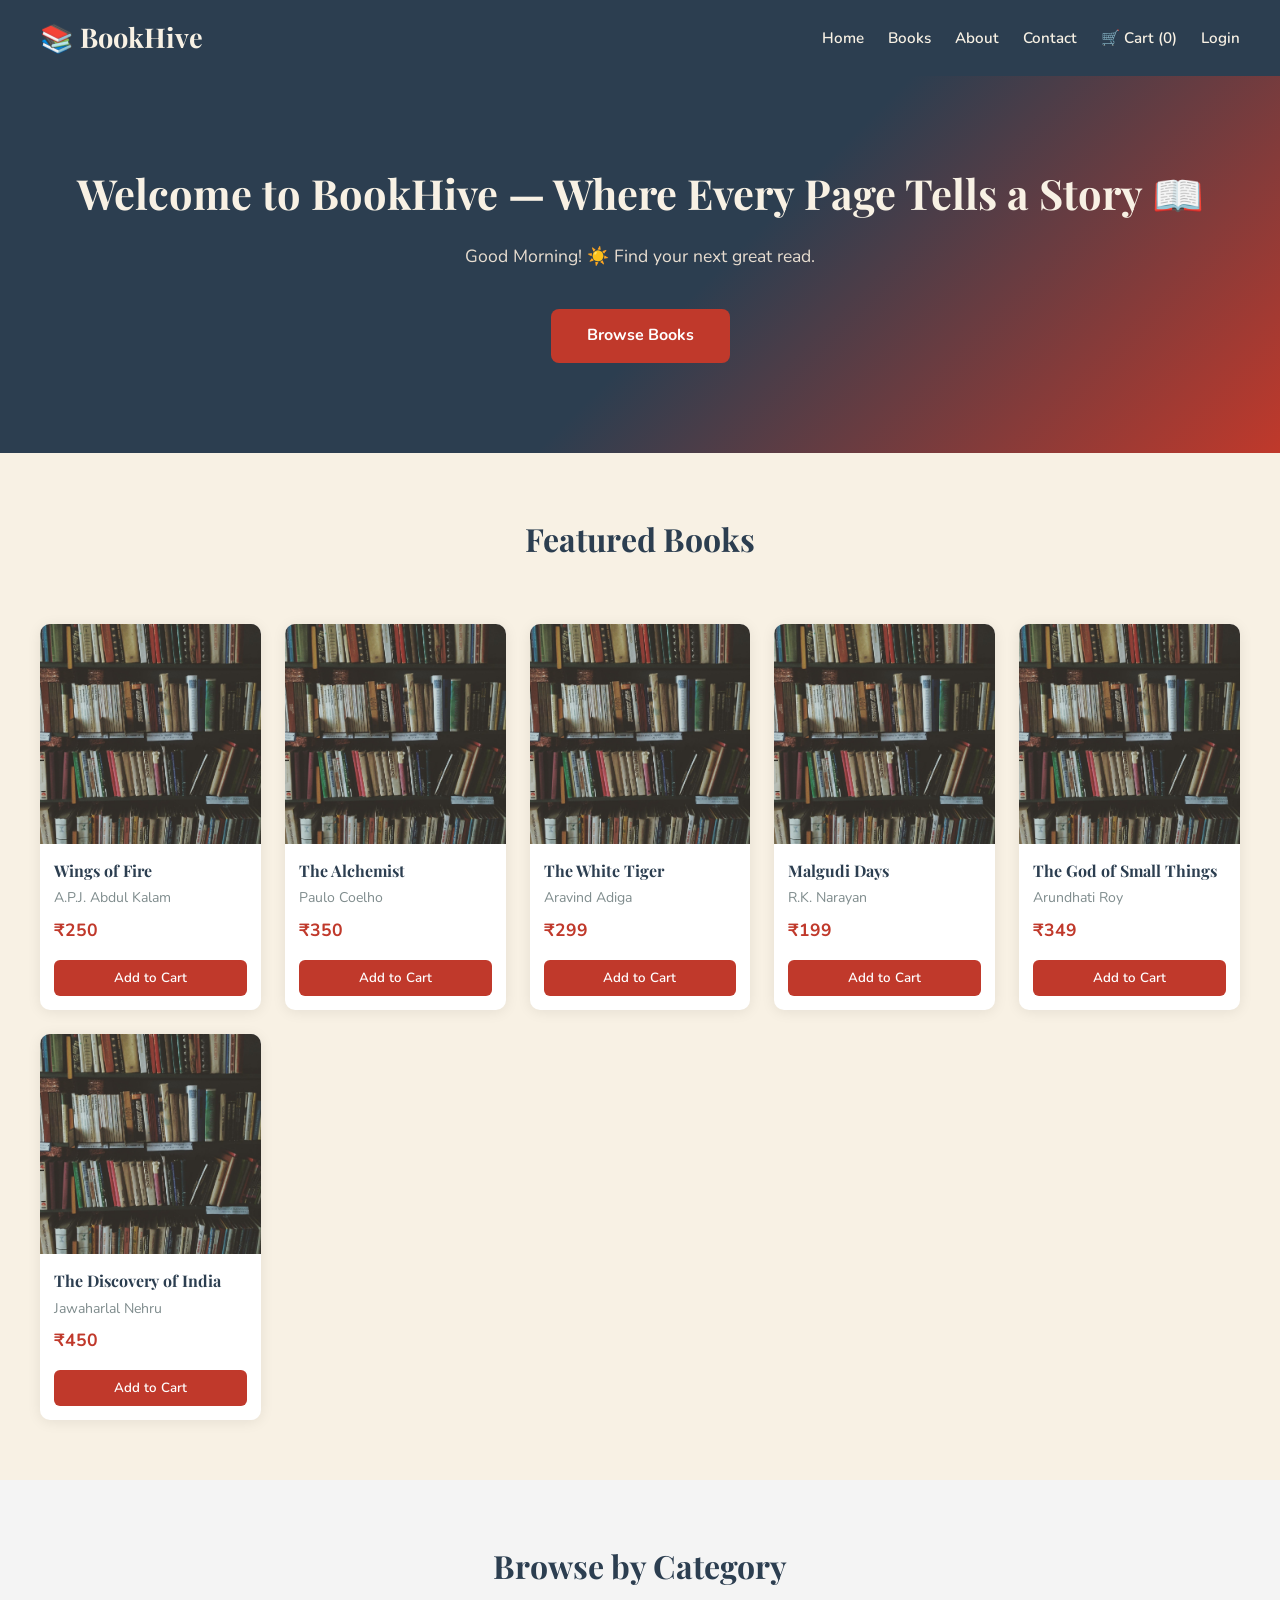
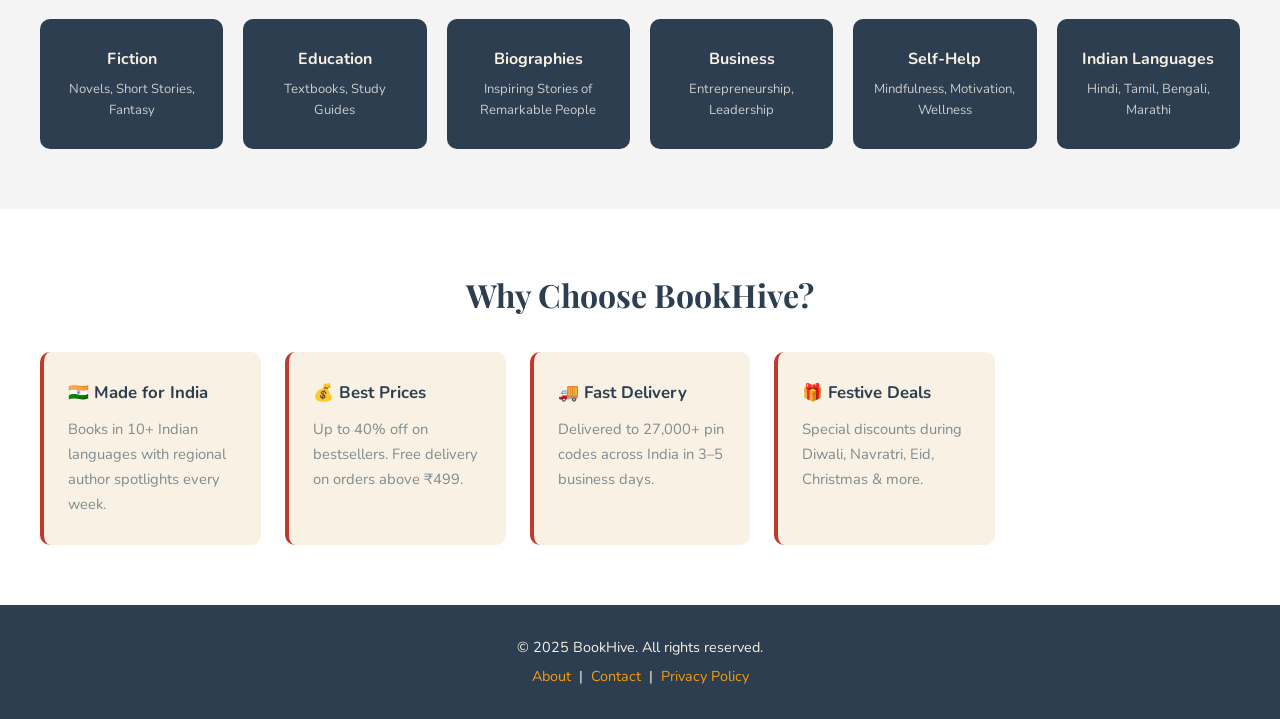
==== commit 0d012606: "final polish" ====
--- a/index.html
+++ b/index.html
@@ -10,6 +10,7 @@
   <link rel="stylesheet" href="css/style.css" />
   <link rel="stylesheet" href="css/home.css" />
   <link rel="stylesheet" href="css/responsive.css" />
+  <link rel="icon" type="image/svg+xml" href="assets/favicon.svg">
 </head>
 <body>
 
@@ -46,7 +47,7 @@
       <h2>Featured Books</h2>
 
       <article class="book-card">
-        <img src="images/wings-of-fire.jpg" alt="Wings of Fire book cover" />
+        <img src="assets/books.jpg" alt="Wings of Fire book cover" />
         <h3>Wings of Fire</h3>
         <p>A.P.J. Abdul Kalam</p>
         <p class="price">₹250</p>
@@ -54,7 +55,7 @@
       </article>
 
       <article class="book-card">
-        <img src="images/the-alchemist.jpg" alt="The Alchemist book cover" />
+        <img src="assets/books.jpg" alt="The Alchemist book cover" />
         <h3>The Alchemist</h3>
         <p>Paulo Coelho</p>
         <p class="price">₹350</p>
@@ -62,7 +63,7 @@
       </article>
 
       <article class="book-card">
-        <img src="images/white-tiger.jpg" alt="The White Tiger book cover" />
+        <img src="assets/books.jpg" alt="The White Tiger book cover" />
         <h3>The White Tiger</h3>
         <p>Aravind Adiga</p>
         <p class="price">₹299</p>
@@ -70,7 +71,7 @@
       </article>
 
       <article class="book-card">
-        <img src="images/malgudi-days.jpg" alt="Malgudi Days book cover" />
+        <img src="assets/books.jpg" alt="Malgudi Days book cover" />
         <h3>Malgudi Days</h3>
         <p>R.K. Narayan</p>
         <p class="price">₹199</p>
@@ -78,7 +79,7 @@
       </article>
 
       <article class="book-card">
-        <img src="images/god-of-small-things.jpg" alt="The God of Small Things book cover" />
+        <img src="assets/books.jpg" alt="The God of Small Things book cover" />
         <h3>The God of Small Things</h3>
         <p>Arundhati Roy</p>
         <p class="price">₹349</p>
@@ -86,7 +87,7 @@
       </article>
 
       <article class="book-card">
-        <img src="images/discovery-of-india.jpg" alt="The Discovery of India book cover" />
+        <img src="assets/books.jpg" alt="The Discovery of India book cover" />
         <h3>The Discovery of India</h3>
         <p>Jawaharlal Nehru</p>
         <p class="price">₹450</p>
--- a/css/style.css
+++ b/css/style.css
@@ -71,6 +71,41 @@
 .btn-success { background: var(--emerald);  color: var(--white); }
 .btn-outline { background: transparent; border: 2px solid var(--crimson); color: var(--crimson); }
 
+/* Outline small button (used in book cards) */
+.btn-outline-small {
+  display: inline-block;
+  padding: 6px 14px;
+  border: 1.5px solid var(--crimson);
+  color: var(--crimson);
+  border-radius: 6px;
+  font-family: 'Nunito', sans-serif;
+  font-size: 0.85rem;
+  font-weight: 600;
+  margin-right: 6px;
+  transition: background 0.2s, color 0.2s;
+}
+.btn-outline-small:hover {
+  background: var(--crimson);
+  color: var(--white);
+}
+
+.btn-secondary {
+  display: inline-block;
+  padding: 12px 24px;
+  border: 2px solid var(--midnight);
+  color: var(--midnight);
+  border-radius: 8px;
+  font-family: 'Nunito', sans-serif;
+  font-weight: 700;
+  cursor: pointer;
+  margin-top: 10px;
+  transition: background 0.2s, color 0.2s;
+  width: 100%;
+  text-align: center;
+  background: transparent;
+}
+.btn-secondary:hover { background: var(--midnight); color: var(--parchment); }
+
 /* --- Container --- */
 .container { max-width: 1200px; margin: 0 auto; padding: 0 20px; }
 
@@ -198,6 +233,15 @@
 .contact-info p { margin-bottom: 10px; font-size: 0.95rem; }
 .contact-info a { color: var(--crimson); font-weight: 600; }
 
+/* ====================
+   FORM VALIDATION
+   ==================== */
+.error-message {
+  color: var(--error);
+  font-size: 0.85rem;
+  margin-top: 4px;
+}
+
 /* =============================================
    ANIMATIONS (Phase 8)
    ============================================= */
@@ -209,12 +253,17 @@
 
 @keyframes pulse {
   0%, 100% { transform: scale(1); }
-  50%      { transform: scale(1.05); }
+  50%       { transform: scale(1.05); }
 }
 
 @keyframes spin {
   from { transform: rotate(0deg); }
   to   { transform: rotate(360deg); }
+}
+
+@keyframes slideIn {
+  from { transform: translateX(100%); opacity: 0; }
+  to   { transform: translateX(0);    opacity: 1; }
 }
 
 .hero h2,
@@ -222,7 +271,7 @@
 .hero .btn {
   animation: fadeIn 0.8s ease-out forwards;
 }
-.hero p { animation-delay: 0.2s; opacity: 0; }
+.hero p   { animation-delay: 0.2s; opacity: 0; }
 .hero .btn { animation-delay: 0.4s; opacity: 0; }
 
 .sale-tag {
@@ -235,12 +284,95 @@
   animation: pulse 2s infinite;
 }
 
+/* ====================
+   LOADER / LOADING STATE
+   ==================== */
+.loader-wrapper {
+  grid-column: 1 / -1;
+  display: flex;
+  flex-direction: column;
+  align-items: center;
+  justify-content: center;
+  padding: 80px 20px;
+  gap: 20px;
+}
+.loader-spinner,
 .spinner {
-  width: 40px;
-  height: 40px;
-  border: 4px solid #f3f3f3;
-  border-top-color: var(--primary);
+  width: 48px;
+  height: 48px;
+  border: 5px solid var(--parchment);
+  border-top-color: var(--crimson);
   border-radius: 50%;
-  animation: spin 1s linear infinite;
+  animation: spin 0.8s linear infinite;
   margin: var(--space-lg) auto;
 }
+.loader-text {
+  color: var(--text-muted);
+  font-size: 1rem;
+  font-weight: 600;
+}
+.no-results {
+  grid-column: 1 / -1;
+  text-align: center;
+  padding: 60px;
+  color: var(--text-muted);
+  font-size: 1.1rem;
+}
+.no-results a { color: var(--crimson); font-weight: 700; }
+
+/* ====================
+   NOTIFICATION TOAST
+   ==================== */
+.notification {
+  position: fixed;
+  top: 100px;
+  right: 20px;
+  background: var(--success);
+  color: var(--white);
+  padding: var(--space-sm) var(--space-md);
+  border-radius: var(--border-radius);
+  box-shadow: var(--shadow-md);
+  z-index: 1000;
+  animation: slideIn 0.3s ease-out;
+}
+
+/* ====================
+   CART PAGE
+   ==================== */
+.cart-table {
+  width: 100%;
+  border-collapse: collapse;
+  background: var(--white);
+  border-radius: 10px;
+  overflow: hidden;
+  box-shadow: 0 2px 12px rgba(0,0,0,0.07);
+}
+.cart-table thead tr { background: var(--midnight); color: var(--parchment); }
+.cart-table th,
+.cart-table td {
+  padding: 14px 16px;
+  text-align: left;
+  font-size: 0.93rem;
+}
+.cart-table tbody tr { border-bottom: 1px solid #f0f0f0; }
+.cart-table tbody tr:hover { background: #fafafa; }
+.cart-table tfoot tr { background: var(--parchment); }
+.cart-table tfoot td { font-size: 1rem; padding: 16px; }
+.cart-table img { border-radius: 4px; object-fit: cover; }
+
+.qty-input {
+  width: 60px;
+  padding: 6px 8px;
+  border: 1.5px solid #ddd;
+  border-radius: 6px;
+  font-family: 'Nunito', sans-serif;
+  text-align: center;
+}
+.remove-btn {
+  background: none;
+  border: none;
+  cursor: pointer;
+  font-size: 1.1rem;
+  transition: transform 0.2s;
+}
+.remove-btn:hover { transform: scale(1.3); }
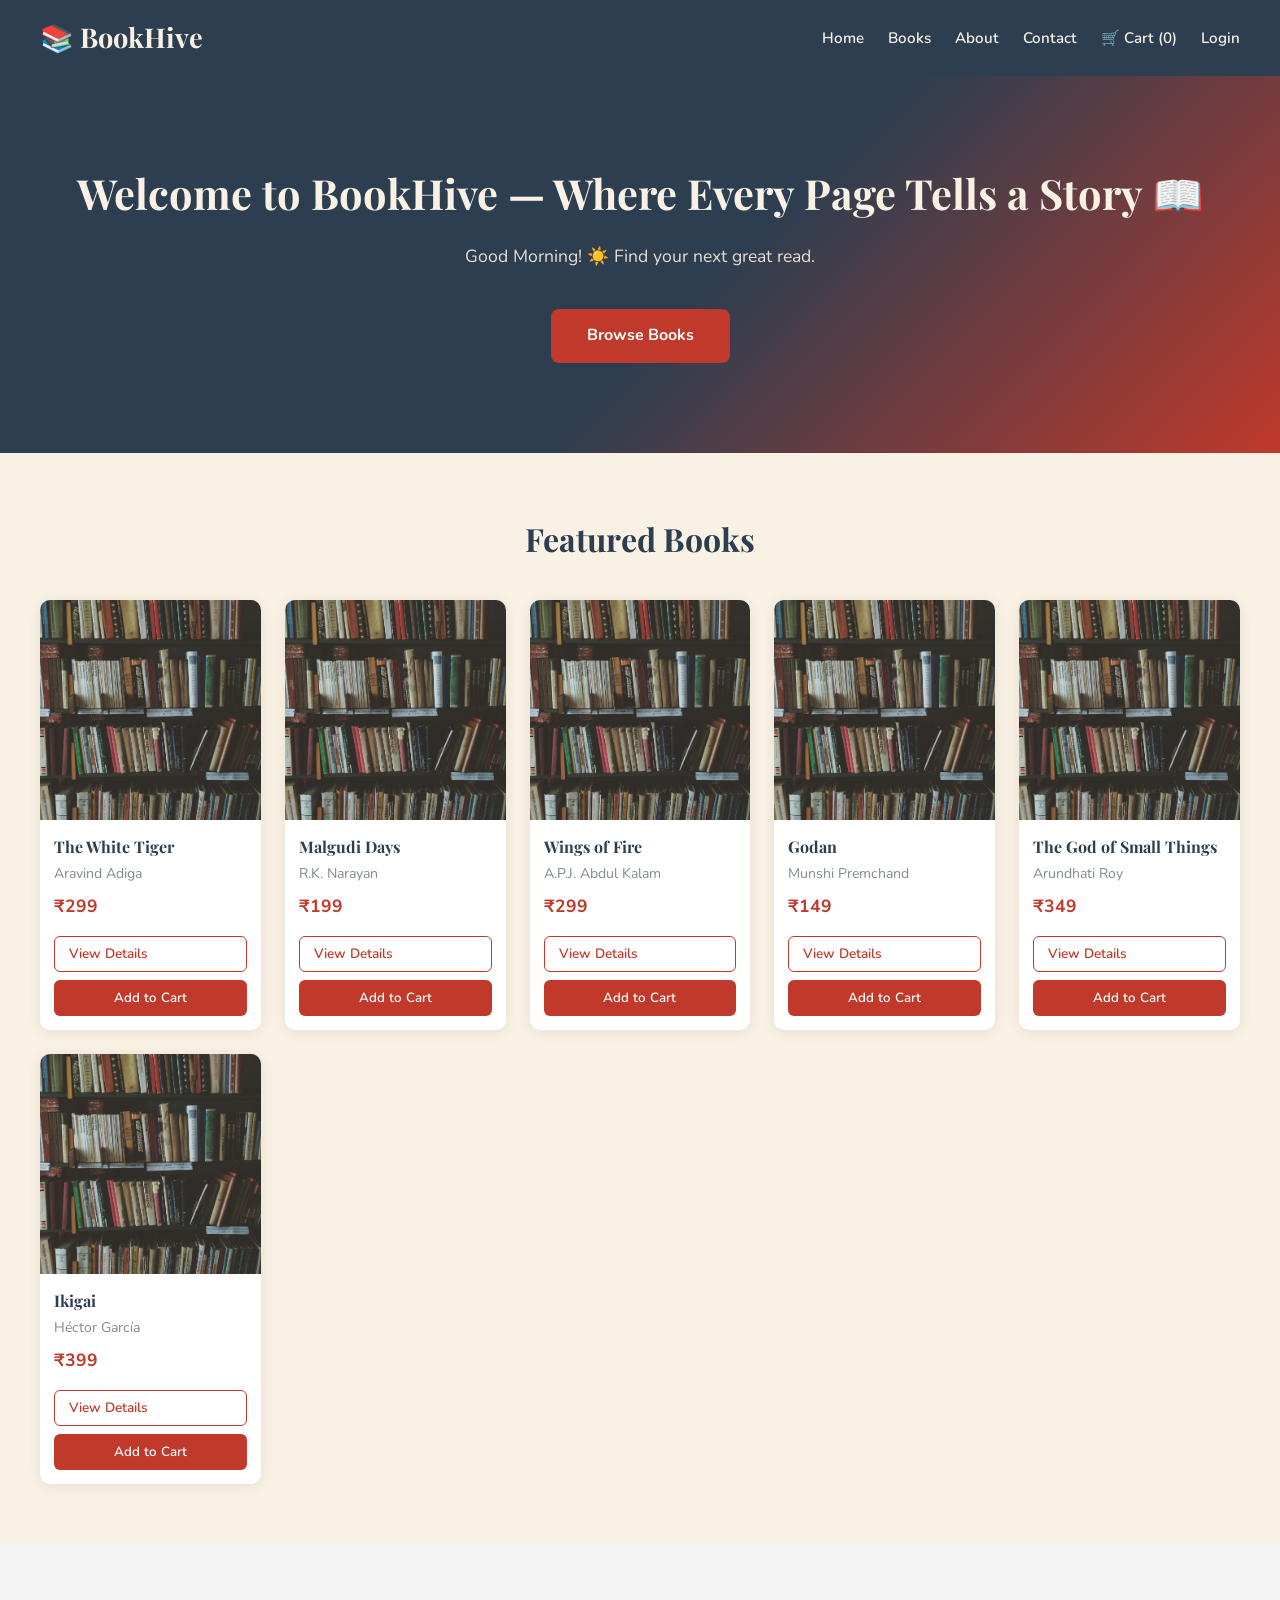
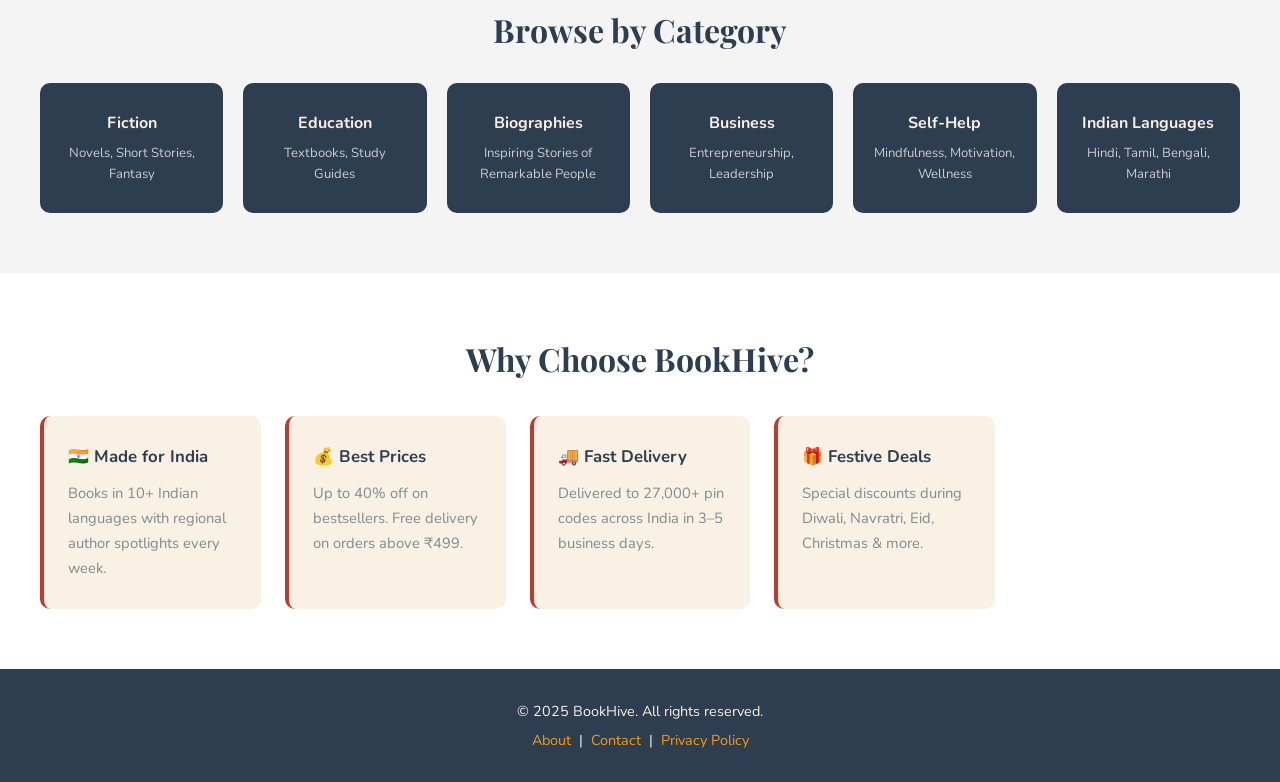
==== commit 7a357027: "home page books  cards updated" ====
--- a/index.html
+++ b/index.html
@@ -42,93 +42,45 @@
       <a href="books.html" class="btn">Browse Books</a>
     </section>
 
-    <!-- FEATURED BOOKS SECTION -->
+    <!-- FEATURED BOOKS SECTION — populated by main.js -->
     <section class="featured">
       <h2>Featured Books</h2>
-
-      <article class="book-card">
-        <img src="assets/books.jpg" alt="Wings of Fire book cover" />
-        <h3>Wings of Fire</h3>
-        <p>A.P.J. Abdul Kalam</p>
-        <p class="price">₹250</p>
-        <button>Add to Cart</button>
-      </article>
-
-      <article class="book-card">
-        <img src="assets/books.jpg" alt="The Alchemist book cover" />
-        <h3>The Alchemist</h3>
-        <p>Paulo Coelho</p>
-        <p class="price">₹350</p>
-        <button>Add to Cart</button>
-      </article>
-
-      <article class="book-card">
-        <img src="assets/books.jpg" alt="The White Tiger book cover" />
-        <h3>The White Tiger</h3>
-        <p>Aravind Adiga</p>
-        <p class="price">₹299</p>
-        <button>Add to Cart</button>
-      </article>
-
-      <article class="book-card">
-        <img src="assets/books.jpg" alt="Malgudi Days book cover" />
-        <h3>Malgudi Days</h3>
-        <p>R.K. Narayan</p>
-        <p class="price">₹199</p>
-        <button>Add to Cart</button>
-      </article>
-
-      <article class="book-card">
-        <img src="assets/books.jpg" alt="The God of Small Things book cover" />
-        <h3>The God of Small Things</h3>
-        <p>Arundhati Roy</p>
-        <p class="price">₹349</p>
-        <button>Add to Cart</button>
-      </article>
-
-      <article class="book-card">
-        <img src="assets/books.jpg" alt="The Discovery of India book cover" />
-        <h3>The Discovery of India</h3>
-        <p>Jawaharlal Nehru</p>
-        <p class="price">₹450</p>
-        <button>Add to Cart</button>
-      </article>
-
+      <div id="featured-books"></div>
     </section>
 
     <!-- CATEGORIES SECTION -->
     <section class="categories">
       <h2>Browse by Category</h2>
 
-      <div class="category">
+      <a href="books.html?category=fiction" class="category">
         <h3>Fiction</h3>
         <p>Novels, Short Stories, Fantasy</p>
-      </div>
+      </a>
 
-      <div class="category">
+      <a href="books.html?category=education" class="category">
         <h3>Education</h3>
         <p>Textbooks, Study Guides</p>
-      </div>
+      </a>
 
-      <div class="category">
+      <a href="books.html?category=biography" class="category">
         <h3>Biographies</h3>
         <p>Inspiring Stories of Remarkable People</p>
-      </div>
+      </a>
 
-      <div class="category">
+      <a href="books.html?category=business" class="category">
         <h3>Business</h3>
         <p>Entrepreneurship, Leadership</p>
-      </div>
+      </a>
 
-      <div class="category">
+      <a href="books.html?category=self-help" class="category">
         <h3>Self-Help</h3>
         <p>Mindfulness, Motivation, Wellness</p>
-      </div>
+      </a>
 
-      <div class="category">
+      <a href="books.html?category=hindi" class="category">
         <h3>Indian Languages</h3>
         <p>Hindi, Tamil, Bengali, Marathi</p>
-      </div>
+      </a>
 
     </section>
 
--- a/css/home.css
+++ b/css/home.css
@@ -59,13 +59,10 @@
   font-size: 2rem;
   margin-bottom: 36px;
 }
-.featured {
+#featured-books {
   display: grid;
   grid-template-columns: repeat(auto-fit, minmax(190px, 1fr));
   gap: 24px;
-}
-.featured h2 {
-  grid-column: 1 / -1;
 }
 
 /* --- BOOK CARD --- */
@@ -82,20 +79,23 @@
   transform: translateY(-5px);
   box-shadow: 0 8px 24px rgba(0,0,0,0.13);
 }
+.book-card a img,
 .book-card img {
   width: 100%;
   height: 220px;
   object-fit: cover;
   background: #F0E8D8;
-}
-/* Placeholder when image missing */
-.book-card img[src=""], .book-card img:not([src]) {
-  min-height: 220px;
+  display: block;
 }
 .book-card h3 {
   font-size: 1rem;
   padding: 14px 14px 4px;
 }
+.book-card h3 a {
+  color: inherit;
+  text-decoration: none;
+}
+.book-card h3 a:hover { color: var(--crimson); }
 .book-card p {
   padding: 0 14px;
   color: var(--text-muted);
@@ -107,8 +107,9 @@
   font-size: 1.1rem;
   padding: 6px 14px;
 }
-.book-card button {
-  margin: 10px 14px 14px;
+.book-card button,
+.book-card .add-to-cart {
+  margin: 4px 14px 14px;
   padding: 9px 0;
   background: var(--crimson);
   color: var(--white);
@@ -118,8 +119,13 @@
   font-weight: 600;
   cursor: pointer;
   transition: background 0.2s;
-}
-.book-card button:hover { background: #a93226; }
+  width: calc(100% - 28px);
+}
+.book-card button:hover,
+.book-card .add-to-cart:hover { background: #a93226; }
+.book-card .btn-outline-small {
+  margin: 10px 14px 4px;
+}
 
 /* --- CATEGORIES --- */
 .categories {
@@ -143,10 +149,14 @@
   text-align: center;
   cursor: pointer;
   transition: background 0.2s, transform 0.2s;
+  /* Makes <a> tag look like a card, not a link */
+  text-decoration: none;
+  display: block;
 }
 .category:hover {
   background: var(--crimson);
   transform: translateY(-3px);
+  color: var(--parchment);
 }
 .category h3 {
   font-family: 'Nunito', sans-serif;
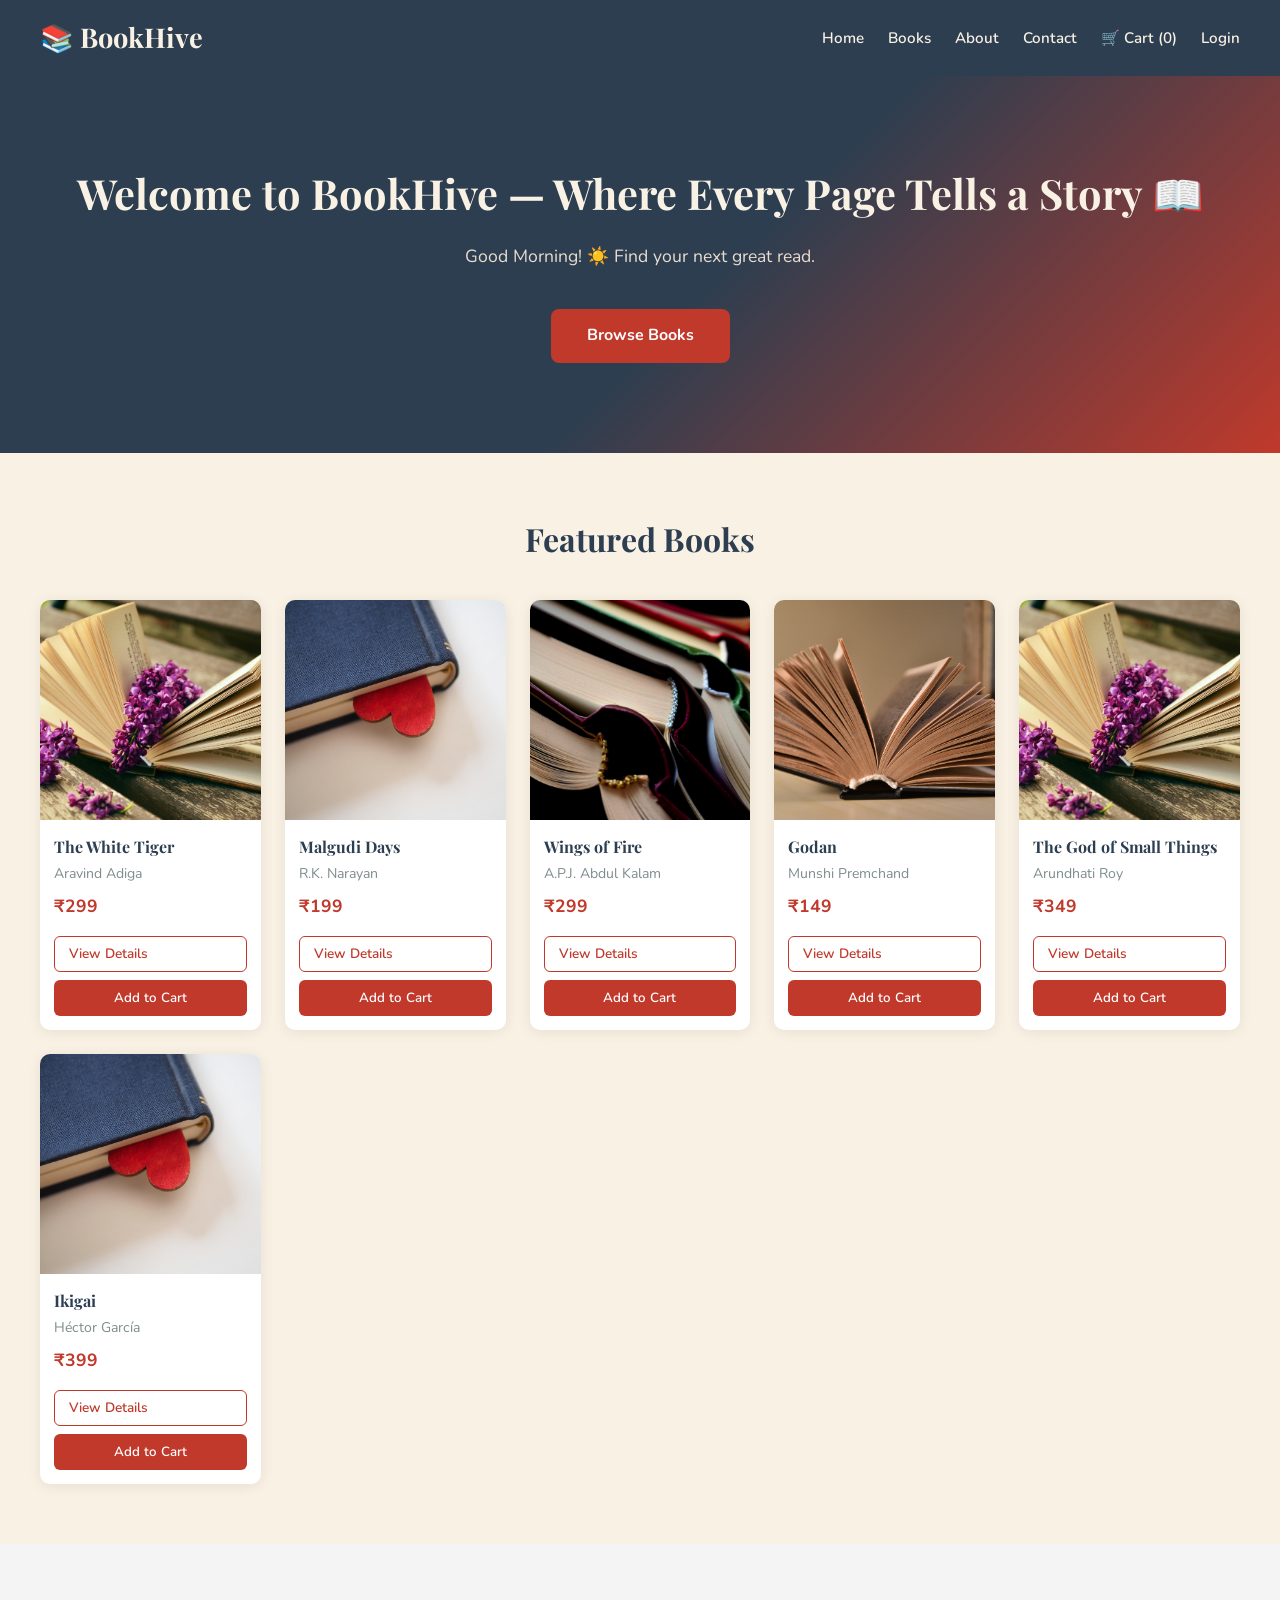
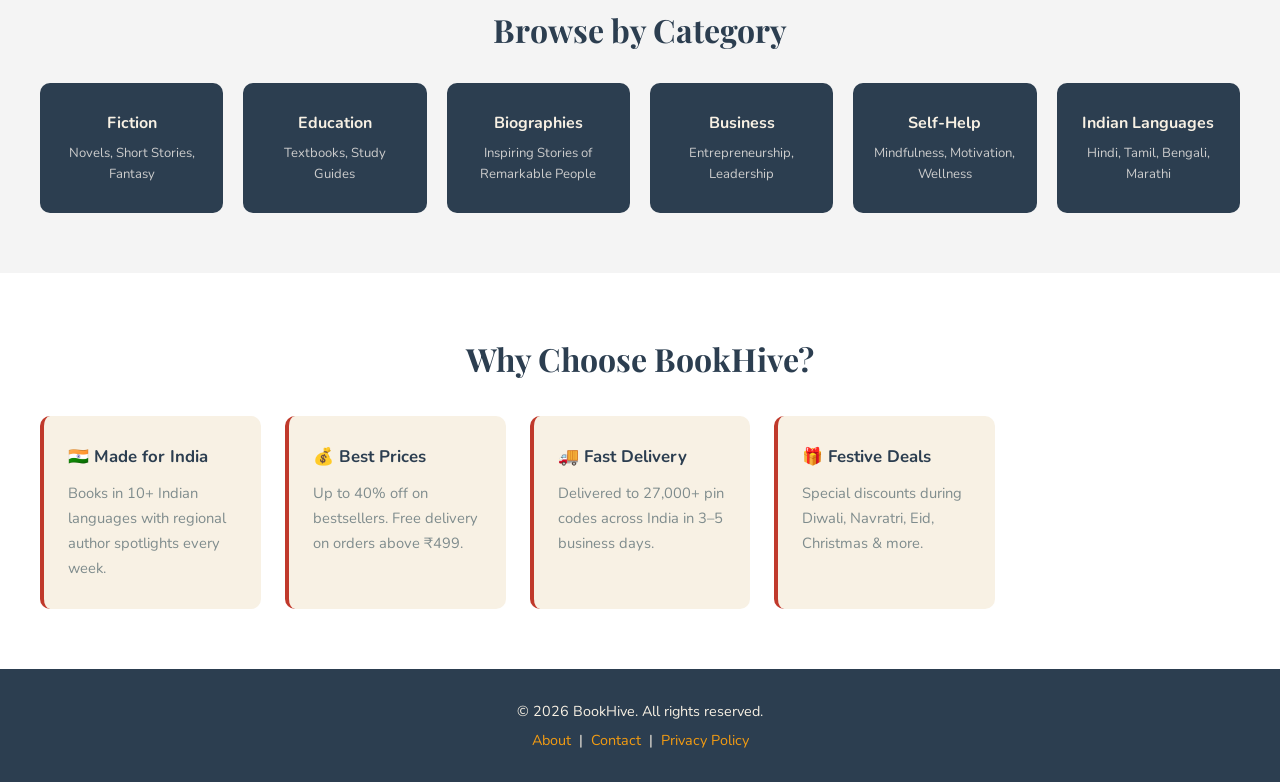
==== commit 55296b0a: "footer updated" ====
--- a/index.html
+++ b/index.html
@@ -16,7 +16,7 @@
 
   <!-- HEADER WITH NAVIGATION -->
   <header>
-    <h1>📚 BookHive</h1>
+    <h1><a href="index.html">📚 BookHive</a></h1>
     <nav>
       <a href="index.html">Home</a>
       <a href="books.html">Books</a>
@@ -114,7 +114,7 @@
 
   <!-- FOOTER -->
   <footer>
-    <p>© 2025 BookHive. All rights reserved.</p>
+    <p>© 2026 BookHive. All rights reserved.</p>
     <p>
       <a href="about.html">About</a> |
       <a href="contact.html">Contact</a> |
@@ -125,3 +125,4 @@
   <script src="js/main.js"></script>
 </body>
 </html>
+
--- a/css/home.css
+++ b/css/home.css
@@ -18,6 +18,12 @@
   color: var(--parchment);
   font-size: 1.7rem;
 }
+header h1 a {
+  color: inherit;
+  text-decoration: none;
+  transition: color 0.2s;
+}
+header h1 a:hover { color: var(--marigold); }
 header h1 span { color: var(--marigold); }
 
 nav { display: flex; gap: 24px; flex-wrap: wrap; }
